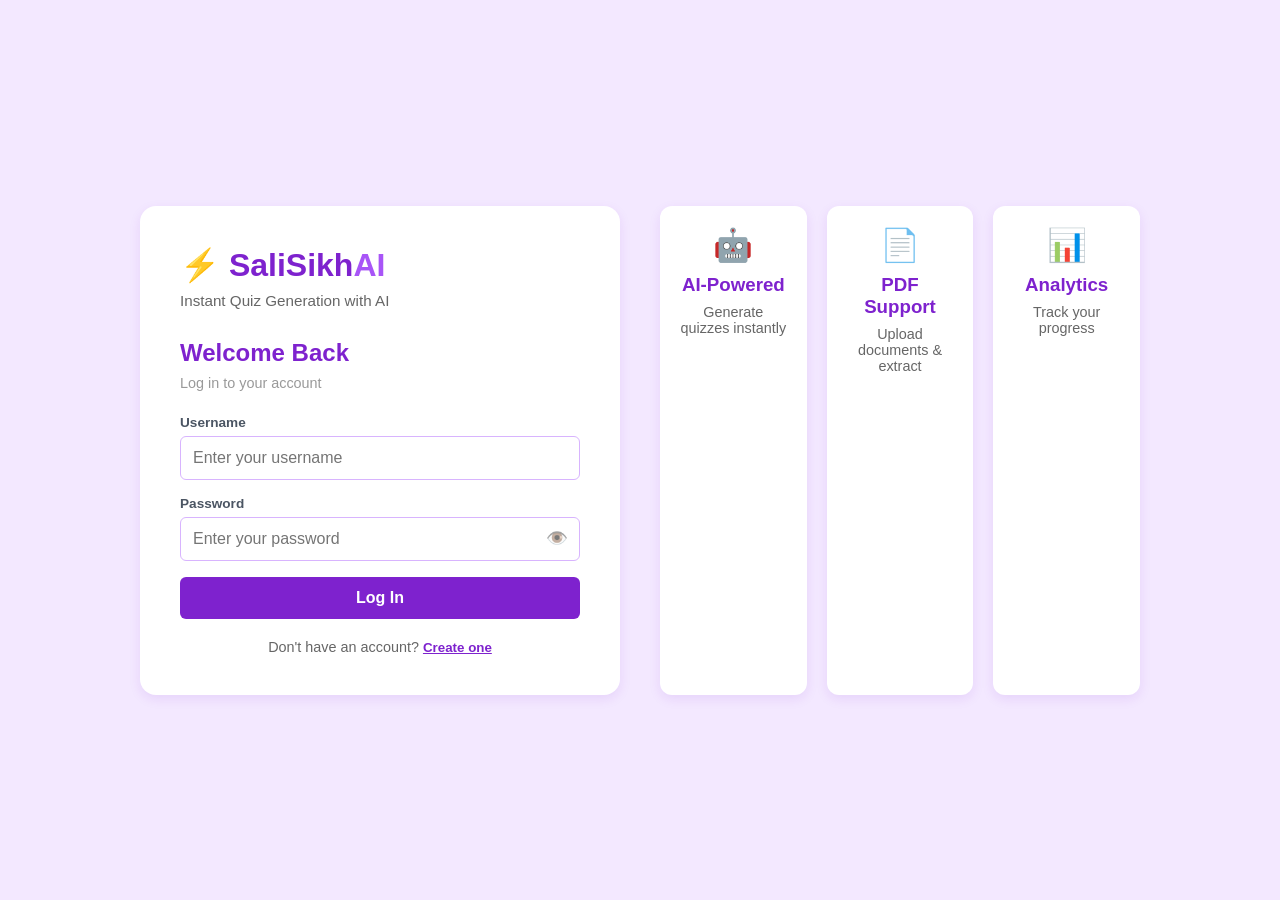
==== static/index.html @ b0270445 "Initial commit" ====
<!DOCTYPE html>
<html lang="en">
<head>
    <meta charset="UTF-8">
    <meta name="viewport" content="width=device-width, initial-scale=1.0">
    <meta name="theme-color" content="#7e22ce">
    <meta name="description" content="SaliSikhay - AI-Powered Quiz Generation Platform">
    <title>SaliSikhay - Quiz Generator</title>
    <link rel="manifest" href="/manifest.json">
    <link rel="icon" type="image/png" href="data:image/svg+xml,<svg xmlns='http://www.w3.org/2000/svg' viewBox='0 0 192 192'><rect fill='%237e22ce' width='192' height='192'/><text x='96' y='140' font-size='100' font-weight='bold' text-anchor='middle' fill='white'>Q</text></svg>">
    <link rel="stylesheet" href="/static/style.css">
</head>
<body class="auth-body">
    <div class="auth-container">
        <div class="auth-card">
            <div class="logo-section">
                <h1>⚡ SaliSikh<span>AI</span></h1>
                <p class="tagline">Instant Quiz Generation with AI</p>
            </div>

            <!-- Login Form -->
            <div id="login-section" class="auth-form active">
                <h2>Welcome Back</h2>
                <p class="subtitle">Log in to your account</p>
                
                <form id="login-form">
                    <div class="input-group">
                        <label for="login-username">Username</label>
                        <input type="text" id="login-username" placeholder="Enter your username" required>
                    </div>
                    
                    <div class="input-group">
                        <label for="login-password">Password</label>
                        <div class="password-wrapper">
                            <input type="password" id="login-password" placeholder="Enter your password" required>
                            <span class="toggle-password" id="toggle-login-password">👁️</span>
                        </div>
                    </div>

                    <p id="login-error" class="error-message"></p>
                    <button type="submit" class="primary-btn">Log In</button>
                </form>

                <p class="auth-switch">Don't have an account? <button class="link-btn" onclick="switchForm('register')">Create one</button></p>
            </div>

            <!-- Register Form -->
            <div id="register-section" class="auth-form">
                <h2>Create Account</h2>
                <p class="subtitle">Join SaliSikhayAI today</p>
                
                <form id="register-form">
                    <div class="input-group">
                        <label for="reg-username">Username</label>
                        <input type="text" id="reg-username" placeholder="Choose a username" required>
                    </div>

                    <div class="input-group">
                        <label for="reg-email">Email</label>
                        <input type="email" id="reg-email" placeholder="Enter your email" required>
                    </div>
                    
                    <div class="input-group">
                        <label for="reg-password">Password</label>
                        <div class="password-wrapper">
                            <input type="password" id="reg-password" placeholder="Min. 8 characters" required>
                            <span class="toggle-password" id="toggle-reg-password">👁️</span>
                        </div>
                    </div>

                    <p id="reg-error" class="error-message"></p>
                    <button type="submit" class="primary-btn">Sign Up</button>
                </form>

                <p class="auth-switch">Already have an account? <button class="link-btn" onclick="switchForm('login')">Log in</button></p>
            </div>
        </div>

        <div class="features-section">
            <div class="feature">
                <span class="feature-icon">🤖</span>
                <h3>AI-Powered</h3>
                <p>Generate quizzes instantly</p>
            </div>
            <div class="feature">
                <span class="feature-icon">📄</span>
                <h3>PDF Support</h3>
                <p>Upload documents &amp; extract</p>
            </div>
            <div class="feature">
                <span class="feature-icon">📊</span>
                <h3>Analytics</h3>
                <p>Track your progress</p>
            </div>
        </div>
    </div>

    <script src="/static/app.js"></script>
</body>
</html>
---- static/style.css ----
/* Base Reset and Font */
* {
    margin: 0;
    padding: 0;
    box-sizing: border-box;
    font-family: 'Segoe UI', Tahoma, Geneva, Verdana, sans-serif;
}

/* CSS Variables */
:root {
    --primary: #7e22ce;
    --primary-dark: #6b21a8;
    --primary-light: #a855f7;
    --secondary: #e9d5ff;
    --danger: #dc2626;
    --success: #10b981;
    --warning: #f59e0b;
    --gray-100: #f3f4f6;
    --gray-200: #e5e7eb;
    --gray-400: #9ca3af;
    --gray-600: #4b5563;
    --shadow: 0 4px 12px rgba(126, 34, 206, 0.1);
}

body {
    background-color: #f3e8ff;
    min-height: 100vh;
    color: #333;
}

/* Auth Pages */
.auth-body {
    display: flex;
    justify-content: center;
    align-items: center;
    padding: 20px;
}

.auth-container {
    display: grid;
    grid-template-columns: 1fr 1fr;
    gap: 40px;
    max-width: 1000px;
    width: 100%;
}

@media (max-width: 768px) {
    .auth-container {
        grid-template-columns: 1fr;
        gap: 20px;
    }
}

.auth-card {
    background: white;
    padding: 40px;
    border-radius: 16px;
    box-shadow: var(--shadow);
}

.logo-section {
    margin-bottom: 30px;
}

.logo-section h1 {
    font-size: 2rem;
    color: var(--primary);
    margin-bottom: 8px;
}

.logo-section span {
    color: var(--primary-light);
}

.tagline {
    color: #666;
    font-size: 0.95rem;
}

.auth-form {
    display: none;
}

.auth-form.active {
    display: block;
    animation: fadeIn 0.3s ease;
}

@keyframes fadeIn {
    from {
        opacity: 0;
        transform: translateY(10px);
    }
    to {
        opacity: 1;
        transform: translateY(0);
    }
}

.auth-form h2 {
    color: var(--primary);
    margin-bottom: 8px;
}

.subtitle {
    color: #999;
    font-size: 0.9rem;
    margin-bottom: 24px;
}

.input-group {
    margin-bottom: 16px;
    display: flex;
    flex-direction: column;
}

.input-group label {
    font-size: 0.85rem;
    font-weight: 600;
    margin-bottom: 6px;
    color: var(--gray-600);
}

.input-group input,
.input-group textarea,
.input-group select {
    padding: 12px;
    border: 1px solid #d8b4fe;
    border-radius: 6px;
    font-size: 1rem;
    outline: none;
    transition: border-color 0.3s ease;
}

.input-group input:focus,
.input-group textarea:focus,
.input-group select:focus {
    border-color: var(--primary);
    box-shadow: 0 0 0 3px rgba(126, 34, 206, 0.1);
}

.input-group textarea {
    resize: none;
    height: 90px;
    font-family: inherit;
}

.password-wrapper {
    position: relative;
    display: flex;
    align-items: center;
}

.password-wrapper input {
    width: 100%;
    padding-right: 40px;
}

.toggle-password {
    position: absolute;
    right: 12px;
    cursor: pointer;
    user-select: none;
    opacity: 0.6;
    background: none;
    border: none;
    font-size: 1.1rem;
}

.toggle-password:hover {
    opacity: 1;
}

/* Buttons */
.primary-btn,
.secondary-btn {
    padding: 12px 24px;
    border: none;
    border-radius: 6px;
    font-size: 1rem;
    font-weight: 600;
    cursor: pointer;
    transition: all 0.2s ease;
    width: 100%;
}

.primary-btn {
    background-color: var(--primary);
    color: white;
}

.primary-btn:hover {
    background-color: var(--primary-dark);
    transform: translateY(-2px);
    box-shadow: 0 8px 16px rgba(126, 34, 206, 0.3);
}

.primary-btn:disabled {
    opacity: 0.6;
    cursor: not-allowed;
}

.secondary-btn {
    background-color: var(--secondary);
    color: var(--primary);
    border: 1px solid #d8b4fe;
}

.secondary-btn:hover {
    background-color: #f3e8ff;
}

.link-btn {
    background: none;
    border: none;
    color: var(--primary);
    cursor: pointer;
    font-weight: 600;
    text-decoration: underline;
}

.link-btn:hover {
    color: var(--primary-dark);
}

/* Auth Switch */
.auth-switch {
    text-align: center;
    margin-top: 20px;
    font-size: 0.9rem;
    color: #666;
}

/* Error Messages */
.error-message {
    color: var(--danger);
    font-size: 0.85rem;
    text-align: center;
    margin-bottom: 10px;
}

/* Features Section */
.features-section {
    display: grid;
    grid-template-columns: repeat(3, 1fr);
    gap: 20px;
}

@media (max-width: 768px) {
    .features-section {
        grid-template-columns: 1fr;
    }
}

.feature {
    background: white;
    padding: 20px;
    border-radius: 12px;
    text-align: center;
    box-shadow: var(--shadow);
}

.feature-icon {
    font-size: 2rem;
    display: block;
    margin-bottom: 10px;
}

.feature h3 {
    color: var(--primary);
    margin-bottom: 8px;
}

.feature p {
    color: #666;
    font-size: 0.9rem;
}

/* Dashboard */
.dashboard-body {
    background-color: #f8f5fe;
}

.navbar {
    background-color: white;
    border-bottom: 1px solid var(--secondary);
    padding: 15px 0;
    position: sticky;
    top: 0;
    z-index: 100;
    box-shadow: 0 2px 4px rgba(0, 0, 0, 0.05);
}

.nav-container {
    max-width: 1200px;
    margin: 0 auto;
    padding: 0 20px;
    display: flex;
    justify-content: space-between;
    align-items: center;
}

.logo {
    font-size: 1.5rem;
    color: var(--primary);
    margin: 0;
}

.logo span {
    color: var(--primary-light);
}

.user-profile {
    display: flex;
    align-items: center;
    gap: 15px;
}

.logout-link {
    background: transparent;
    border: 1px solid var(--primary);
    color: var(--primary);
    padding: 6px 14px;
    border-radius: 6px;
    cursor: pointer;
    font-weight: 600;
    transition: all 0.2s;
}

.logout-link:hover {
    background-color: #f3e8ff;
}

.dashboard-container {
    max-width: 1200px;
    margin: 40px auto;
    padding: 0 20px;
}

.section-desc {
    color: #999;
    margin-bottom: 24px;
}

.section-divider {
    border: 0;
    height: 1px;
    background-color: var(--secondary);
    margin: 40px 0;
}

/* Generator Section */
.generator-grid {
    display: grid;
    grid-template-columns: 1fr 1fr;
    gap: 24px;
}

@media (max-width: 768px) {
    .generator-grid {
        grid-template-columns: 1fr;
    }
}

.gen-card {
    background: white;
    border: 1px solid var(--secondary);
    border-radius: 12px;
    padding: 24px;
    box-shadow: var(--shadow);
}

.gen-card h3 {
    color: var(--primary);
    margin-bottom: 15px;
    font-size: 1.15rem;
}

.form-select {
    width: 100%;
    padding: 10px;
    border: 1px solid #d8b4fe;
    border-radius: 6px;
    background-color: white;
    cursor: pointer;
}

/* Upload Box */
.upload-box {
    display: flex;
    flex-direction: column;
    align-items: center;
    justify-content: center;
    text-align: center;
    border: 2px dashed #c084fc;
    background-color: #faf5ff;
    cursor: pointer;
    transition: background-color 0.3s ease;
    min-height: 250px;
    pointer-events: auto;
    user-select: none;
}

.upload-box:hover {
    background-color: #f3e8ff;
}

.upload-icon {
    font-size: 2.5rem;
    margin-bottom: 10px;
    pointer-events: none;
}

.upload-box p {
    font-size: 0.9rem;
    color: #999;
    margin-bottom: 15px;
    max-width: 250px;
    pointer-events: none;
}

.file-dummy-btn {
    background: white;
    border: 1px solid #d8b4fe;
    padding: 8px 16px;
    border-radius: 6px;
    font-weight: 600;
    font-size: 0.85rem;
    color: var(--primary);
    cursor: pointer;
    pointer-events: auto;
    transition: all 0.2s ease;
}

.file-dummy-btn:hover {
    background-color: #f3e8ff;
    border-color: var(--primary);
}

/* Upload Progress */
.upload-progress {
    margin-top: 20px;
    padding: 16px;
    background: white;
    border-radius: 12px;
    box-shadow: var(--shadow);
}

.upload-progress.hidden {
    display: none;
}

.progress-bar {
    width: 100%;
    height: 8px;
    background-color: #e9d5ff;
    border-radius: 4px;
    overflow: hidden;
    margin-bottom: 10px;
}

.progress-fill {
    height: 100%;
    background: linear-gradient(90deg, var(--primary), var(--primary-light));
    width: 0%;
    transition: width 0.3s ease;
}

.progress-text {
    font-size: 0.9rem;
    color: #666;
}

/* Stats Section */
.stats-section {
    display: grid;
    grid-template-columns: repeat(3, 1fr);
    gap: 20px;
}

@media (max-width: 768px) {
    .stats-section {
        grid-template-columns: 1fr;
    }
}

.stat-card {
    background: white;
    padding: 20px;
    border-radius: 12px;
    text-align: center;
    box-shadow: var(--shadow);
}

.stat-value {
    font-size: 2rem;
    font-weight: 700;
    color: var(--primary);
    margin-bottom: 8px;
}

.stat-label {
    font-size: 0.9rem;
    color: #999;
}

/* Section Header */
.section-header {
    display: flex;
    justify-content: space-between;
    align-items: center;
    margin-bottom: 20px;
    flex-wrap: wrap;
    gap: 10px;
}

.filter-group {
    display: flex;
    gap: 10px;
}

/* Decks Grid */
.decks-grid {
    display: grid;
    grid-template-columns: repeat(auto-fill, minmax(300px, 1fr));
    gap: 20px;
}

@media (max-width: 768px) {
    .decks-grid {
        grid-template-columns: 1fr;
    }
}

/* Quiz Card */
.quiz-card {
    background-color: white;
    border: 1px solid var(--secondary);
    border-radius: 12px;
    padding: 20px;
    box-shadow: var(--shadow);
    display: flex;
    flex-direction: column;
    justify-content: space-between;
    min-height: 180px;
    transition: transform 0.2s, box-shadow 0.2s;
}

.quiz-card:hover {
    transform: translateY(-4px);
    box-shadow: 0 8px 20px rgba(126, 34, 206, 0.15);
}

.quiz-badge {
    display: inline-block;
    background-color: var(--secondary);
    color: var(--primary);
    padding: 4px 10px;
    border-radius: 4px;
    font-size: 0.75rem;
    font-weight: 600;
    margin-bottom: 10px;
    width: fit-content;
}

.quiz-info h4 {
    color: #3b0764;
    font-size: 1.1rem;
    margin: 10px 0;
    line-height: 1.4;
}

.quiz-meta {
    font-size: 0.85rem;
    color: var(--primary);
    font-weight: 600;
}

.quiz-date {
    font-size: 0.8rem;
    color: #999;
    margin-top: 8px;
}

.quiz-actions {
    display: flex;
    justify-content: space-between;
    align-items: center;
    margin-top: 15px;
    padding-top: 15px;
    border-top: 1px solid var(--secondary);
    gap: 10px;
}

.study-btn {
    flex: 1;
    background-color: #faf5ff;
    border: 1px solid #d8b4fe;
    color: var(--primary);
    padding: 8px 16px;
    border-radius: 6px;
    cursor: pointer;
    font-weight: 600;
    font-size: 0.85rem;
    transition: all 0.2s;
}

.study-btn:hover {
    background-color: var(--primary);
    color: white;
}

.delete-btn {
    background: transparent;
    border: none;
    color: #9ca3af;
    cursor: pointer;
    font-size: 1.1rem;
    padding: 5px;
    transition: color 0.2s;
}

.delete-btn:hover {
    color: var(--danger);
}

/* Empty State */
.empty-state {
    grid-column: 1 / -1;
    text-align: center;
    background: white;
    border: 1px dashed #d8b4fe;
    border-radius: 12px;
    padding: 40px;
    color: #999;
}

/* Loading Spinner */
.loading-spinner {
    grid-column: 1 / -1;
    text-align: center;
    padding: 40px;
    color: var(--primary);
}

/* Modal */
.modal {
    position: fixed;
    top: 0;
    left: 0;
    width: 100%;
    height: 100%;
    background: rgba(0, 0, 0, 0.5);
    display: flex;
    align-items: center;
    justify-content: center;
    z-index: 1000;
}

.modal.hidden {
    display: none;
}

.modal-content {
    background: white;
    padding: 30px;
    border-radius: 12px;
    max-width: 400px;
    width: 90%;
    position: relative;
    animation: slideUp 0.3s ease;
}

@keyframes slideUp {
    from {
        transform: translateY(50px);
        opacity: 0;
    }
    to {
        transform: translateY(0);
        opacity: 1;
    }
}

.modal-close {
    position: absolute;
    top: 10px;
    right: 10px;
    background: none;
    border: none;
    font-size: 1.5rem;
    cursor: pointer;
    color: #999;
}

.modal-content h3 {
    color: var(--primary);
    margin-bottom: 10px;
}

.modal-content p {
    color: #666;
    margin-bottom: 20px;
}

.modal-buttons {
    display: flex;
    gap: 10px;
}

.modal-buttons button {
    flex: 1;
}

/* Quiz Page */
.quiz-body {
    background-color: #f8f5fe;
}

.quiz-navbar {
    background-color: white;
    border-bottom: 1px solid var(--secondary);
    padding: 15px 0;
    position: sticky;
    top: 0;
    z-index: 100;
}

.quiz-nav-container {
    max-width: 1200px;
    margin: 0 auto;
    padding: 0 20px;
    display: flex;
    justify-content: space-between;
    align-items: center;
}

.back-btn {
    background: transparent;
    border: none;
    color: var(--primary);
    cursor: pointer;
    font-weight: 600;
    padding: 6px 12px;
}

.back-btn:hover {
    background-color: var(--secondary);
    border-radius: 6px;
}

.quiz-timer {
    font-size: 1.1rem;
    color: var(--primary);
    font-weight: 600;
}

.quiz-container {
    display: grid;
    grid-template-columns: 1fr 250px;
    gap: 20px;
    max-width: 1200px;
    margin: 20px auto;
    padding: 0 20px;
}

@media (max-width: 768px) {
    .quiz-container {
        grid-template-columns: 1fr;
    }
}

.quiz-content {
    background: white;
    padding: 30px;
    border-radius: 12px;
    box-shadow: var(--shadow);
}

.progress-section {
    margin-bottom: 30px;
}

.progress-bar {
    width: 100%;
    height: 8px;
    background-color: #e9d5ff;
    border-radius: 4px;
    overflow: hidden;
    margin-bottom: 10px;
}

.progress-fill {
    height: 100%;
    background: linear-gradient(90deg, var(--primary), var(--primary-light));
    width: 0%;
    transition: width 0.3s ease;
}

.progress-text {
    font-size: 0.9rem;
    color: #999;
}

.question-section {
    margin: 40px 0;
}

.question-badge {
    display: inline-block;
    background-color: var(--secondary);
    color: var(--primary);
    padding: 6px 12px;
    border-radius: 6px;
    font-size: 0.8rem;
    font-weight: 600;
    margin-bottom: 15px;
}

#question-text {
    color: #333;
    margin-bottom: 25px;
    line-height: 1.6;
    font-size: 1.1rem;
}

/* Options */
.options-container {
    display: flex;
    flex-direction: column;
    gap: 12px;
    margin-bottom: 30px;
}

.option-label {
    display: flex;
    align-items: center;
    padding: 15px;
    border: 2px solid #e9d5ff;
    border-radius: 8px;
    cursor: pointer;
    transition: all 0.2s;
    background-color: white;
}

.option-label:hover {
    border-color: var(--primary-light);
    background-color: #faf5ff;
}

.option-label.selected {
    border-color: var(--primary);
    background-color: var(--secondary);
}

.option-label input[type="radio"] {
    margin-right: 12px;
    cursor: pointer;
    width: 18px;
    height: 18px;
}

.answer-feedback {
    padding: 15px;
    border-radius: 8px;
    margin: 20px 0;
    display: none;
}

.answer-feedback.hidden {
    display: none;
}

.answer-feedback.show {
    display: block;
}

/* Quiz Controls */
.quiz-controls {
    display: flex;
    gap: 10px;
    margin-top: 30px;
}

.quiz-controls button {
    flex: 1;
}

/* Question Navigator */
.question-navigator {
    background: white;
    padding: 20px;
    border-radius: 12px;
    box-shadow: var(--shadow);
    height: fit-content;
    position: sticky;
    top: 80px;
}

.question-navigator h4 {
    color: var(--primary);
    margin-bottom: 15px;
}

.navigator-grid {
    display: grid;
    grid-template-columns: repeat(4, 1fr);
    gap: 8px;
}

@media (max-width: 768px) {
    .navigator-grid {
        grid-template-columns: repeat(5, 1fr);
    }
}

.nav-btn {
    aspect-ratio: 1;
    border: 2px solid #e9d5ff;
    border-radius: 6px;
    background: white;
    color: var(--primary);
    cursor: pointer;
    font-weight: 600;
    transition: all 0.2s;
}

.nav-btn:hover {
    border-color: var(--primary);
}

.nav-btn.current {
    background-color: var(--primary);
    color: white;
    border-color: var(--primary);
}

.nav-btn.answered {
    background-color: var(--secondary);
    border-color: var(--primary);
}

/* Results Page */
.results-body {
    background-color: #f8f5fe;
}

.results-container {
    max-width: 800px;
    margin: 30px auto;
    padding: 0 20px;
}

.results-card {
    background: white;
    padding: 40px;
    border-radius: 16px;
    box-shadow: var(--shadow);
}

.score-display {
    text-align: center;
    margin-bottom: 40px;
}

.score-circle {
    width: 200px;
    height: 200px;
    margin: 0 auto 20px;
    border-radius: 50%;
    display: flex;
    align-items: center;
    justify-content: center;
    background: linear-gradient(135deg, var(--primary), var(--primary-light));
    box-shadow: 0 8px 20px rgba(126, 34, 206, 0.3);
}

.score-inner {
    text-align: center;
    color: white;
}

.score-number {
    font-size: 3.5rem;
    font-weight: bold;
    display: block;
}

.score-percent {
    font-size: 1.5rem;
    font-weight: 600;
}

#result-message {
    color: var(--primary);
    margin-bottom: 8px;
}

#result-subtitle {
    color: #999;
}

/* Results Stats */
.results-stats {
    display: grid;
    grid-template-columns: repeat(3, 1fr);
    gap: 20px;
    margin: 30px 0;
    padding: 20px 0;
    border-top: 1px solid var(--secondary);
    border-bottom: 1px solid var(--secondary);
}

@media (max-width: 768px) {
    .results-stats {
        grid-template-columns: 1fr;
    }
}

.stat-item {
    text-align: center;
}

.stat-label {
    font-size: 0.9rem;
    color: #999;
    display: block;
    margin-bottom: 8px;
}

.stat-value {
    font-size: 1.5rem;
    font-weight: 700;
    color: var(--primary);
}

/* Detailed Results */
.detailed-results {
    margin-top: 30px;
}

.detailed-results h3 {
    color: var(--primary);
    margin-bottom: 20px;
}

.results-list {
    display: flex;
    flex-direction: column;
    gap: 12px;
}

.result-item {
    padding: 15px;
    border: 2px solid #e9d5ff;
    border-radius: 8px;
    background-color: #faf5ff;
}

.result-item.correct {
    border-color: #10b981;
    background-color: #f0fdf4;
}

.result-item.incorrect {
    border-color: var(--danger);
    background-color: #fef2f2;
}

.result-question {
    display: flex;
    gap: 12px;
}

.result-icon {
    font-size: 1.3rem;
    font-weight: bold;
    min-width: 30px;
    text-align: center;
}

.result-item.correct .result-icon {
    color: #10b981;
}

.result-item.incorrect .result-icon {
    color: var(--danger);
}

.result-content {
    flex: 1;
}

.result-text {
    font-weight: 600;
    color: var(--primary);
    margin-bottom: 8px;
}

.result-answer {
    font-size: 0.9rem;
    color: #666;
}

.result-correct {
    font-size: 0.9rem;
    color: #10b981;
    margin-top: 8px;
    font-weight: 500;
}

/* Results Actions */
.results-actions {
    display: flex;
    gap: 10px;
    margin-top: 30px;
}

.results-actions button {
    flex: 1;
}

/* Notifications */
.notification {
    position: fixed;
    bottom: 20px;
    right: 20px;
    padding: 16px 24px;
    border-radius: 8px;
    color: white;
    font-weight: 600;
    z-index: 2000;
    animation: slideInRight 0.3s ease;
}

@keyframes slideInRight {
    from {
        transform: translateX(400px);
        opacity: 0;
    }
    to {
        transform: translateX(0);
        opacity: 1;
    }
}

.notification-success {
    background: var(--success);
}

.notification-error {
    background: var(--danger);
}

/* Utility Classes */
.hidden {
    display: none !important;
}

.link {
    color: var(--primary);
    text-decoration: none;
    cursor: pointer;
}

.link:hover {
    text-decoration: underline;
}

/* Mobile Optimizations */
@media (max-width: 480px) {
    .auth-card {
        padding: 20px;
    }

    .results-card {
        padding: 20px;
    }

    .quiz-content {
        padding: 15px;
    }

    .score-circle {
        width: 150px;
        height: 150px;
    }

    .score-number {
        font-size: 2.5rem;
    }

    .score-percent {
        font-size: 1.1rem;
    }
}

/* PWA Install Prompt */
.pwa-install-prompt {
    position: fixed;
    bottom: 20px;
    left: 20px;
    background: white;
    padding: 16px;
    border-radius: 12px;
    box-shadow: 0 8px 24px rgba(0, 0, 0, 0.15);
    max-width: 300px;
    z-index: 1000;
}

.pwa-install-prompt p {
    margin-bottom: 12px;
    color: #333;
}

.pwa-install-prompt button {
    width: 100%;
    padding: 10px;
    margin-bottom: 8px;
    cursor: pointer;
}
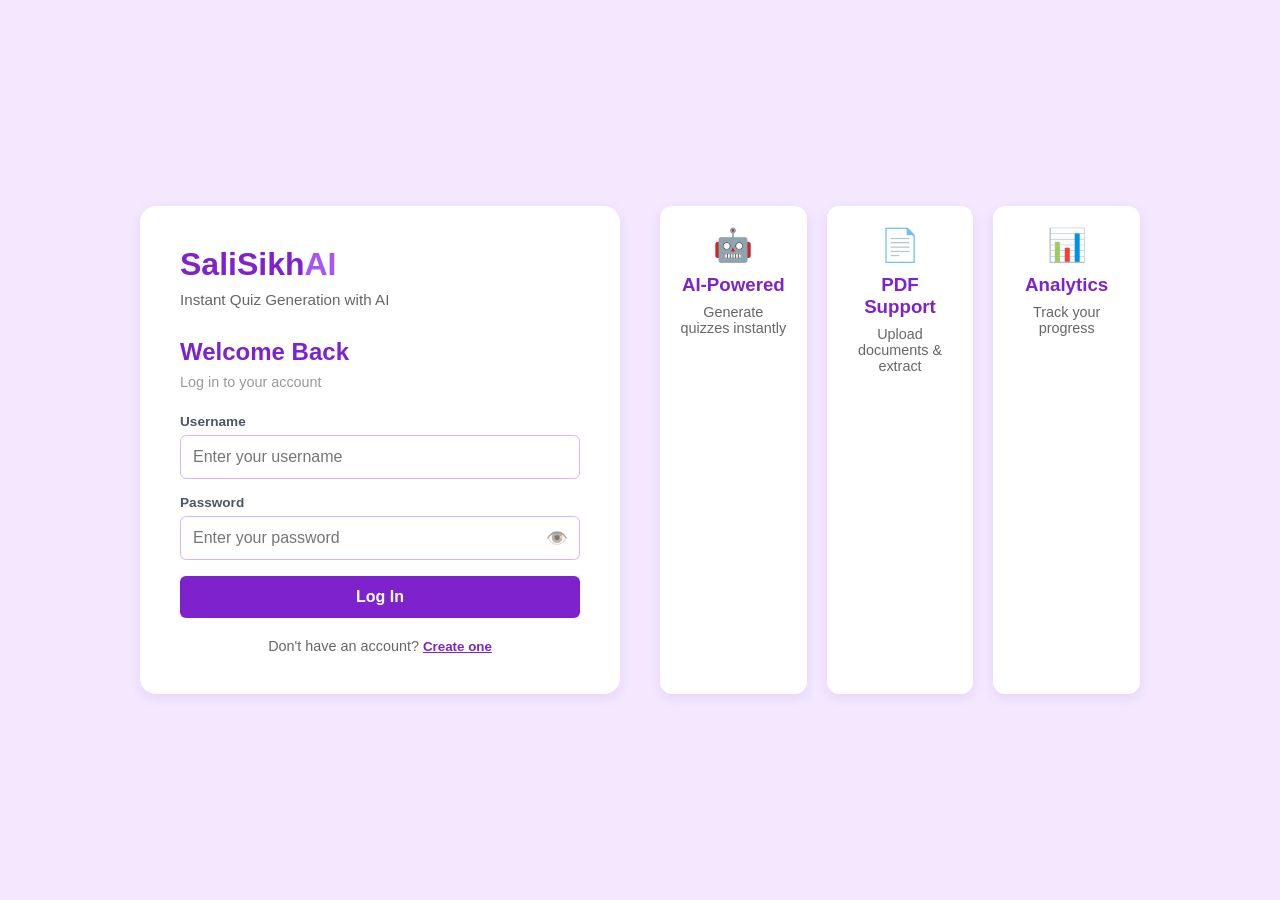
==== commit 4c556636: "Update index.html" ====
--- a/static/index.html
+++ b/static/index.html
@@ -14,7 +14,7 @@
     <div class="auth-container">
         <div class="auth-card">
             <div class="logo-section">
-                <h1>⚡ SaliSikh<span>AI</span></h1>
+                <h1>SaliSikh<span>AI</span></h1>
                 <p class="tagline">Instant Quiz Generation with AI</p>
             </div>
 
